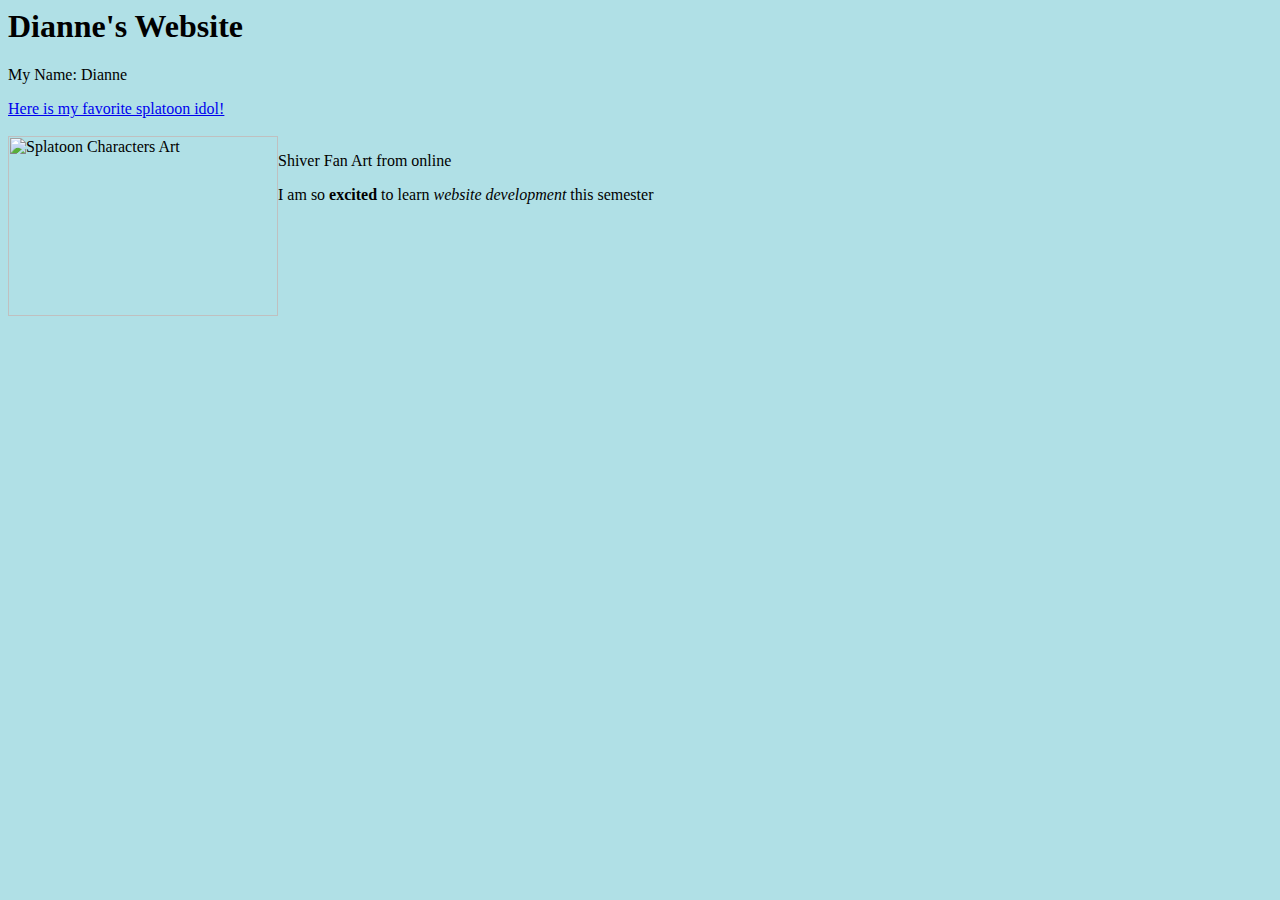
==== index.html @ 5521e61a "first commit" ====
<html>
<title>Learning HTML</title>
<body>
    <body style="background-color:powderblue;"></body>
<h1 style="font-family:Georgia, 'Times New Roman', Times, serif;">Dianne's Website</h1>
<p>My Name: Dianne </p>
<a href = "https://splatoonwiki.org/wiki/Shiver">Here is my favorite splatoon idol!</a>
<br>
<br>
<img src = "https://www.egames.news/__export/1661716639020/sites/debate/img/2022/08/28/splatoon-3-shiver-fan-art-par0-1.jpg_172596871.jpg" alt="Splatoon Characters Art" style = "float:left;width:270px; height:180px;">
<p>Shiver Fan Art from online </p>
<p>I am so <b>excited </b> to learn <i>website development</i> this semester</p>
</body>
<html>
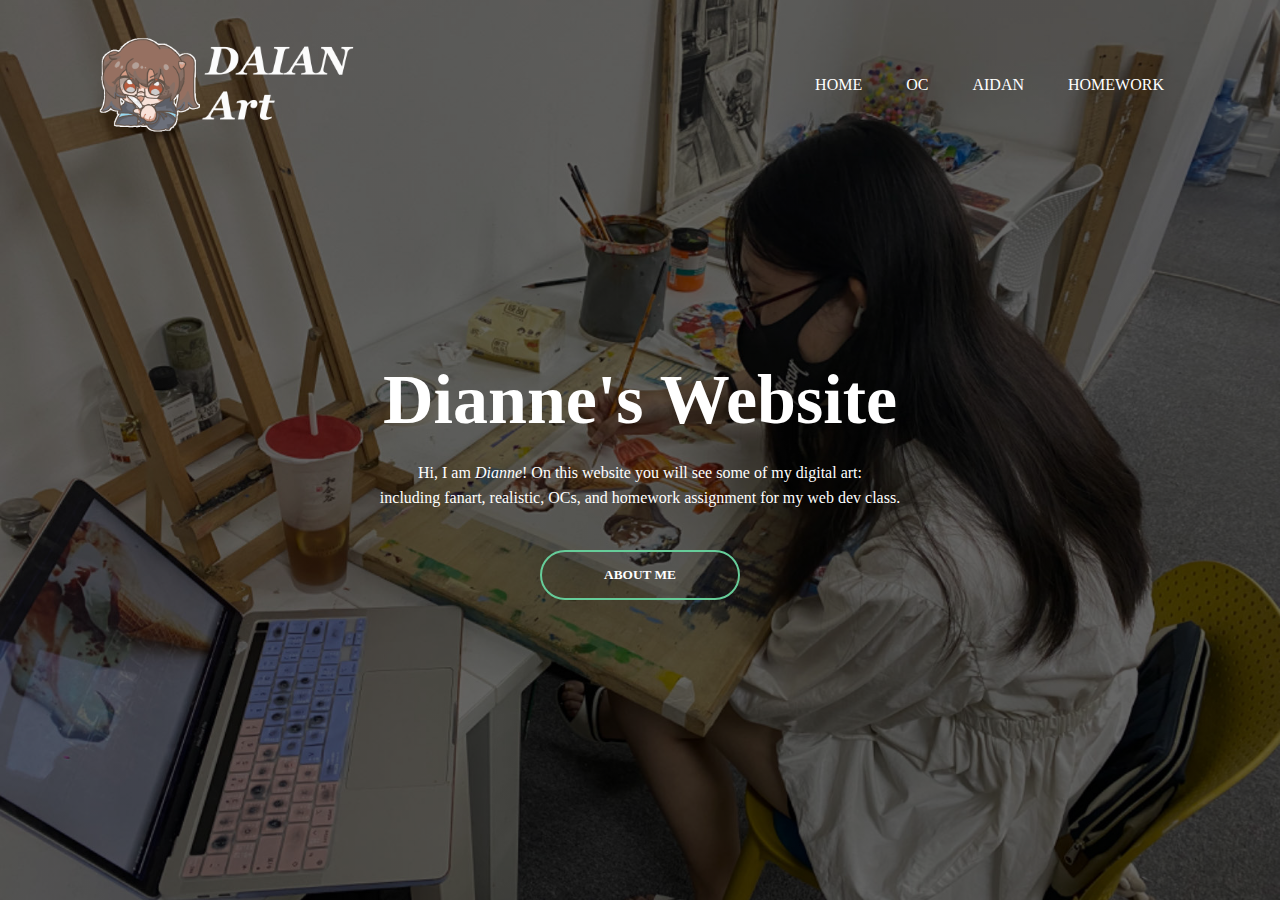
==== commit 669de14a: "added home page and seperate tabs for website" ====
--- a/index.html
+++ b/index.html
@@ -1,14 +1,33 @@
 <html>
-<title>Learning HTML</title>
+<head>
+    <title>Dianne's Website</title>
+    <link rel="stylesheet" href="style.css">
+    <link rel="icon" type="image/x-icon" href="favicon.png" >
+</head>
+
 <body>
-    <body style="background-color:powderblue;"></body>
-<h1 style="font-family:Georgia, 'Times New Roman', Times, serif;">Dianne's Website</h1>
-<p>My Name: Dianne </p>
-<a href = "https://splatoonwiki.org/wiki/Shiver">Here is my favorite splatoon idol!</a>
-<br>
-<br>
-<img src = "https://www.egames.news/__export/1661716639020/sites/debate/img/2022/08/28/splatoon-3-shiver-fan-art-par0-1.jpg_172596871.jpg" alt="Splatoon Characters Art" style = "float:left;width:270px; height:180px;">
-<p>Shiver Fan Art from online </p>
-<p>I am so <b>excited </b> to learn <i>website development</i> this semester</p>
+    <div class = "banner">
+        <div class = "navbar">
+            <img src="logo.png" class="logo">
+            <ul>
+                <li><a href="#">Home</a></li>
+                <li><a href="#">OC</a></li>
+                <li><a href="#">Aidan</a></li>
+                <li><a href="homework.html">Homework</a></li>
+            </ul>
+        </div>
+        <div class = "content">
+            <h1>Dianne's Website</h1>
+            <p>Hi, I am <i>Dianne</i>! On this website you will see some of my <b>digital art</b>: <br>including fanart, realistic, OCs, and homework assignment for my web dev class. </p>
+            <div>
+                <button onclick="document.location='aboutme.html'" type="button"><span></span> ABOUT ME</button>
+            </div>
+        </div>
+
+    </div>
+    <body style="background-color:#99ffcc"></body>
+   
+   
+   
 </body>
 <html>--- a/style.css
+++ b/style.css
@@ -0,0 +1,101 @@
+* {
+    margin:0;
+    padding:0;
+    font-family: Georgia, 'Times New Roman', Times, serif;
+}
+.banner{
+    width:100%;
+    height:100vh; 
+    background-image: linear-gradient(rgba(0,0,0,0.6), rgba(0,0,0,0.6)), url(background.jpg);
+    background-size: cover;
+    background-position: center;
+
+}
+.navbar{
+    width:85%;
+    margin:auto;
+    padding: 35px 0;
+    display: flex;
+    align-items: center;
+    justify-content: space-between; 
+}
+.logo{
+    width: 260px;
+    cursor: pointer;
+}
+.navbar ul li{
+    list-style: none;
+    display: inline-block;
+    margin:0 20px;
+    position: relative;
+}
+.navbar ul li a{
+    text-decoration: none;
+    color: #fff;
+    text-transform: uppercase;
+}
+.navbar ul li ::after{
+    content: '';
+    height:3px;
+    width: 0%;
+    background: #66cc99;
+    position: absolute;
+    left: 0;
+    bottom:-6px;
+    transition:0.5s;
+
+}
+.navbar ul li :hover::after{
+    width:100%;
+}
+.content{
+    width:100%;
+    position: absolute;
+    top:50%;
+    transform: translateY(-50%);
+    text-align: center;
+    color:#fff;
+}
+.content h1{
+    font-family: Georgia, 'Times New Roman', Times, serif;
+    font-size: 70px;
+    margin-top: 80px;
+}
+.content p{
+    margin: 20px auto;
+    font-weight: 100;
+    line-height: 25px;
+}
+button{
+    width: 200px;
+    padding: 15px 0;
+    text-align: center;
+    margin:20px 10px;
+    border-radius: 25px;
+    font-weight: bold;
+    border: 2px solid #66cc99;
+    background: transparent;
+    color:#fff;
+    cursor: pointer;
+    position: relative;
+    overflow: hidden;
+
+}
+span{
+    background: #66cc99;
+    height: 100%;
+    width:0;
+    border-radius: 25px;
+    position: absolute;
+    left: 0;
+    bottom: 0;
+    z-index: -1;
+    transition:0.5s;
+}
+button:hover span{
+    width:100%;
+}
+button:hover{
+    border: none;
+
+}
